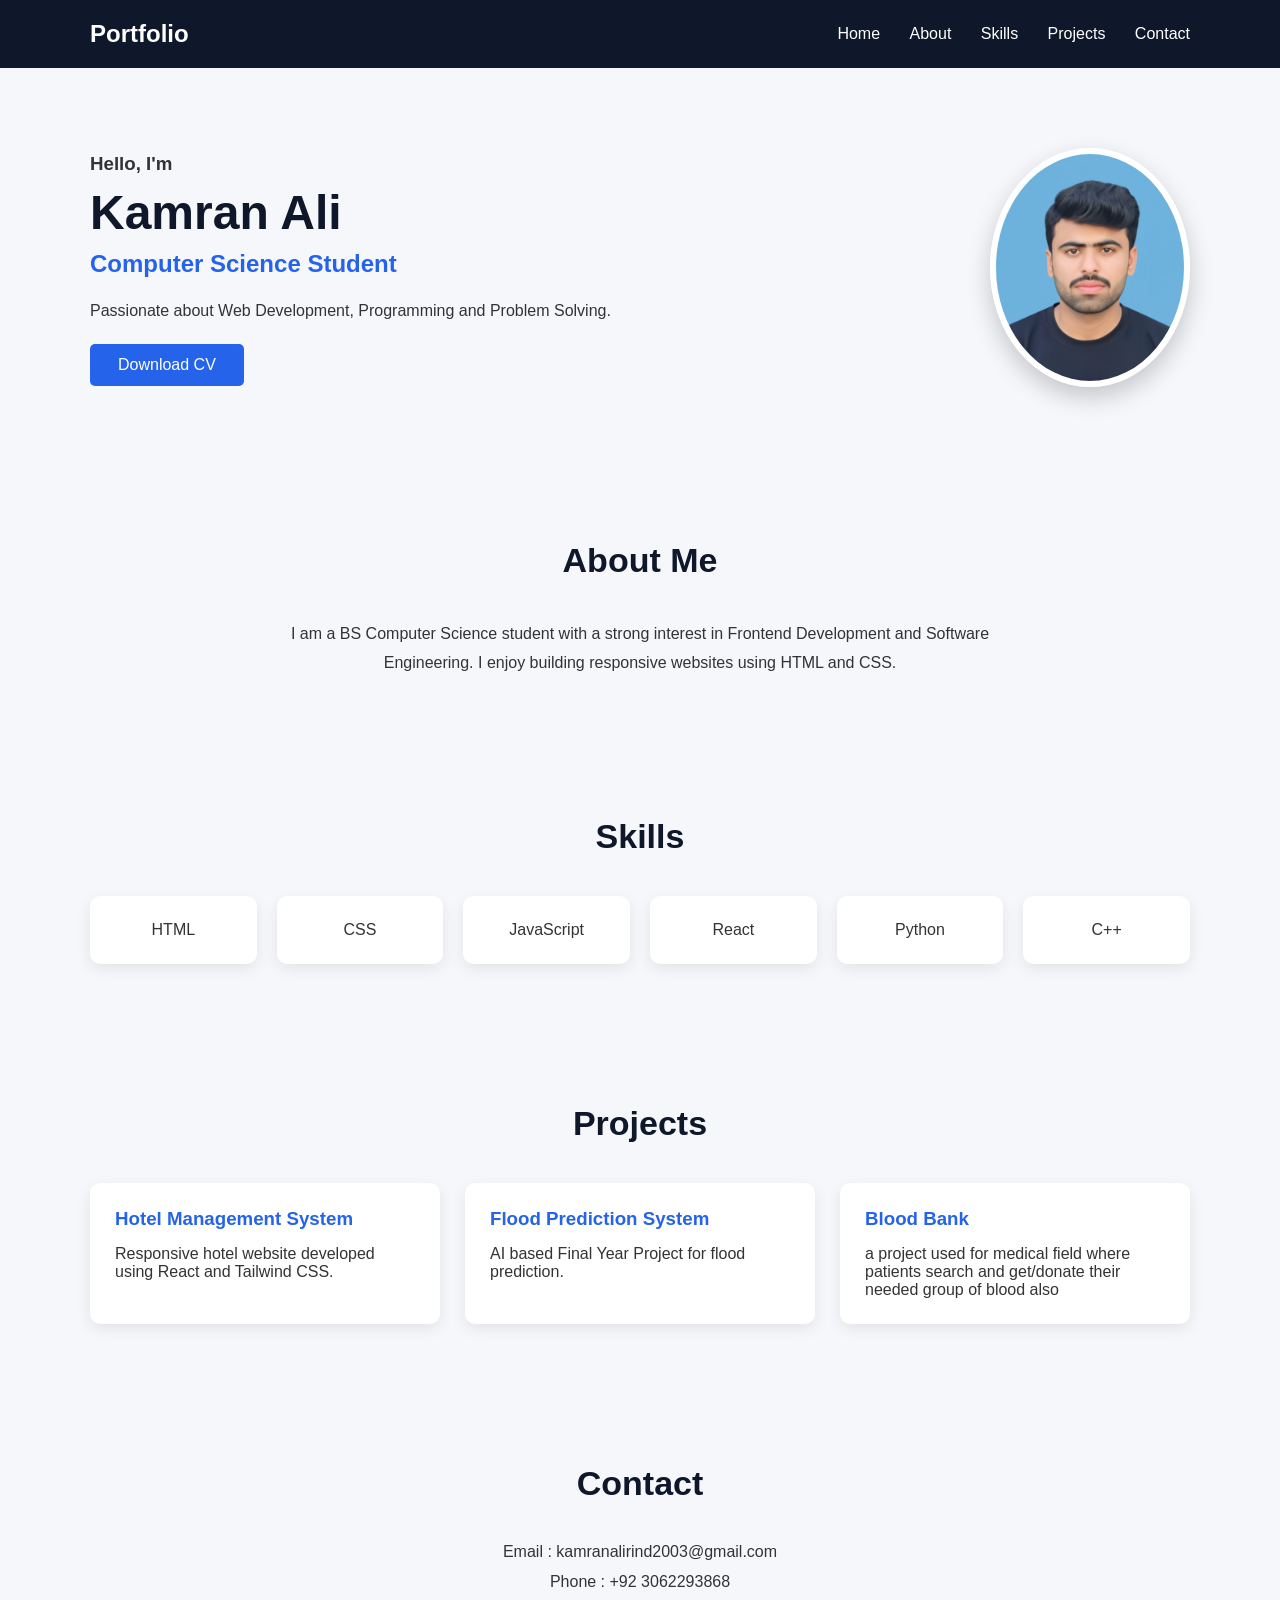
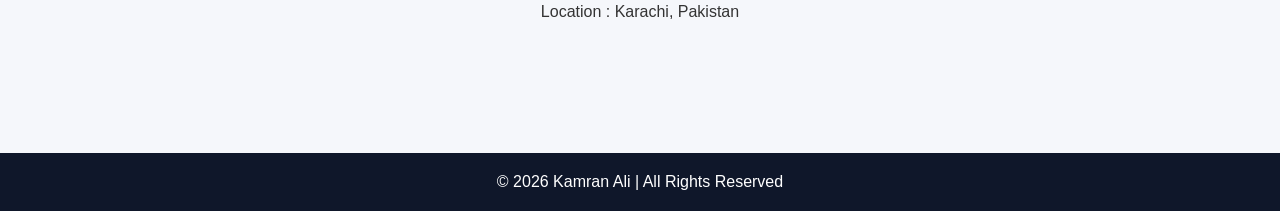
==== index.html @ 050e140a "index udated" ====
<!DOCTYPE html>
<html lang="en">
<head>
    <meta charset="UTF-8">
    <meta name="viewport" content="width=device-width, initial-scale=1.0">
    <title>Kamran Ali | Portfolio</title>
    <link rel="stylesheet" href="style.css">
</head>
<body>

    <!-- Navbar -->
    <header>
        <div class="container nav">
            <h2 class="logo">Portfolio</h2>

            <nav>
                <a href="#home">Home</a>
                <a href="#about">About</a>
                <a href="#skills">Skills</a>
                <a href="#projects">Projects</a>
                <a href="#contact">Contact</a>
            </nav>
        </div>
    </header>

    <!-- Hero -->
    <section id="home" class="hero container">

        <div class="hero-text">
            <h3>Hello, I'm</h3>
            <h1>Kamran Ali</h1>

            <h2>Computer Science Student</h2>

            <p>
                Passionate about Web Development,
                Programming and Problem Solving.
            </p>

            <a href="#" class="btn">Download CV</a>

        </div>

        <div class="hero-img">
            <img src="DP.jpeg" alt="Profile">
        </div>

    </section>

    <!-- About -->

    <section id="about" class="container">

        <h2 class="title">About Me</h2>

        <p class="about">
            I am a BS Computer Science student with a strong interest
            in Frontend Development and Software Engineering.
            I enjoy building responsive websites using HTML and CSS.
        </p>

    </section>


    <!-- Skills -->

    <section id="skills" class="container">

        <h2 class="title">Skills</h2>

        <div class="cards">

            <div class="card">HTML</div>
            <div class="card">CSS</div>
            <div class="card">JavaScript</div>
            <div class="card">React</div>
            <div class="card">Python</div>
            <div class="card">C++</div>

        </div>

    </section>


    <!-- Projects -->

    <section id="projects" class="container">

        <h2 class="title">Projects</h2>

        <div class="project-grid">

            <div class="project">

                <h3>Hotel Management System</h3>

                <p>
                    Responsive hotel website developed
                    using React and Tailwind CSS.
                </p>

            </div>

            <div class="project">

                <h3>Flood Prediction System</h3>

                <p>
                    AI based Final Year Project for flood prediction.
                </p>

            </div>

            <div class="project">

                <h3>Blood Bank</h3>

                <p>
                    a project used for medical field where patients
                    search and get/donate their needed group of blood also
                    
                </p>

            </div>

        </div>

    </section>


    <!-- Contact -->

    <section id="contact" class="container">

        <h2 class="title">Contact</h2>

        <p>Email : kamranalirind2003@gmail.com</p>

        <p>Phone : +92 3062293868</p>

        <p>Location : Karachi, Pakistan</p>

    </section>


    <footer>

        © 2026 Kamran Ali | All Rights Reserved

    </footer>

</body>
</html>
---- style.css ----
*{
    margin:0;
    padding:0;
    box-sizing:border-box;
    font-family:Arial,sans-serif;
}

html{
    scroll-behavior:smooth;
}

body{
    background:#f5f7fb;
    color:#333;
}

.container{
    width:90%;
    max-width:1100px;
    margin:auto;
}

header{
    background:#0f172a;
    position:sticky;
    top:0;
}

.nav{
    display:flex;
    justify-content:space-between;
    align-items:center;
    padding:20px 0;
}

.logo{
    color:white;
}

nav a{
    color:white;
    text-decoration:none;
    margin-left:25px;
}

nav a:hover{
    color:#38bdf8;
}

.hero{
    display:flex;
    justify-content:space-between;
    align-items:center;
    padding:80px 0;
    gap:40px;
}

.hero-text h1{
    font-size:48px;
    margin:10px 0;
    color:#0f172a;
}

.hero-text h2{
    color:#2563eb;
}

.hero-text p{
    margin:20px 0;
    line-height:1.6;
}

.btn{
    display:inline-block;
    background:#2563eb;
    color:white;
    text-decoration:none;
    padding:12px 28px;
    border-radius:5px;
}

.btn:hover{
    background:#1d4ed8;
}

.hero-img img{
    width:200px;
    border-radius:50%;
    border:6px solid white;
    box-shadow:0 10px 25px rgba(0,0,0,.2);
}

section{
    padding:70px 0;
}

.title{
    text-align:center;
    margin-bottom:40px;
    font-size:34px;
    color:#0f172a;
}

.about{
    text-align:center;
    line-height:1.8;
    max-width:700px;
    margin:auto;
}

.cards{
    display:grid;
    grid-template-columns:repeat(auto-fit,minmax(150px,1fr));
    gap:20px;
}

.card{
    background:white;
    padding:25px;
    text-align:center;
    border-radius:10px;
    box-shadow:0 5px 15px rgba(0,0,0,.08);
    transition:.3s;
}

.card:hover{
    transform:translateY(-8px);
}

.project-grid{
    display:grid;
    grid-template-columns:repeat(auto-fit,minmax(280px,1fr));
    gap:25px;
}

.project{
    background:white;
    padding:25px;
    border-radius:10px;
    box-shadow:0 5px 15px rgba(0,0,0,.08);
}

.project h3{
    margin-bottom:15px;
    color:#2563eb;
}

#contact p{
    text-align:center;
    margin:12px;
}

footer{
    background:#0f172a;
    color:white;
    text-align:center;
    padding:20px;
    margin-top:50px;
}

@media(max-width:768px){

.hero{
    flex-direction:column-reverse;
    text-align:center;
}

.hero-img img{
    width:220px;
}

.hero-text h1{
    font-size:36px;
}

.nav{
    flex-direction:column;
}

nav{
    margin-top:15px;
}

nav a{
    display:inline-block;
    margin:8px;
}

}
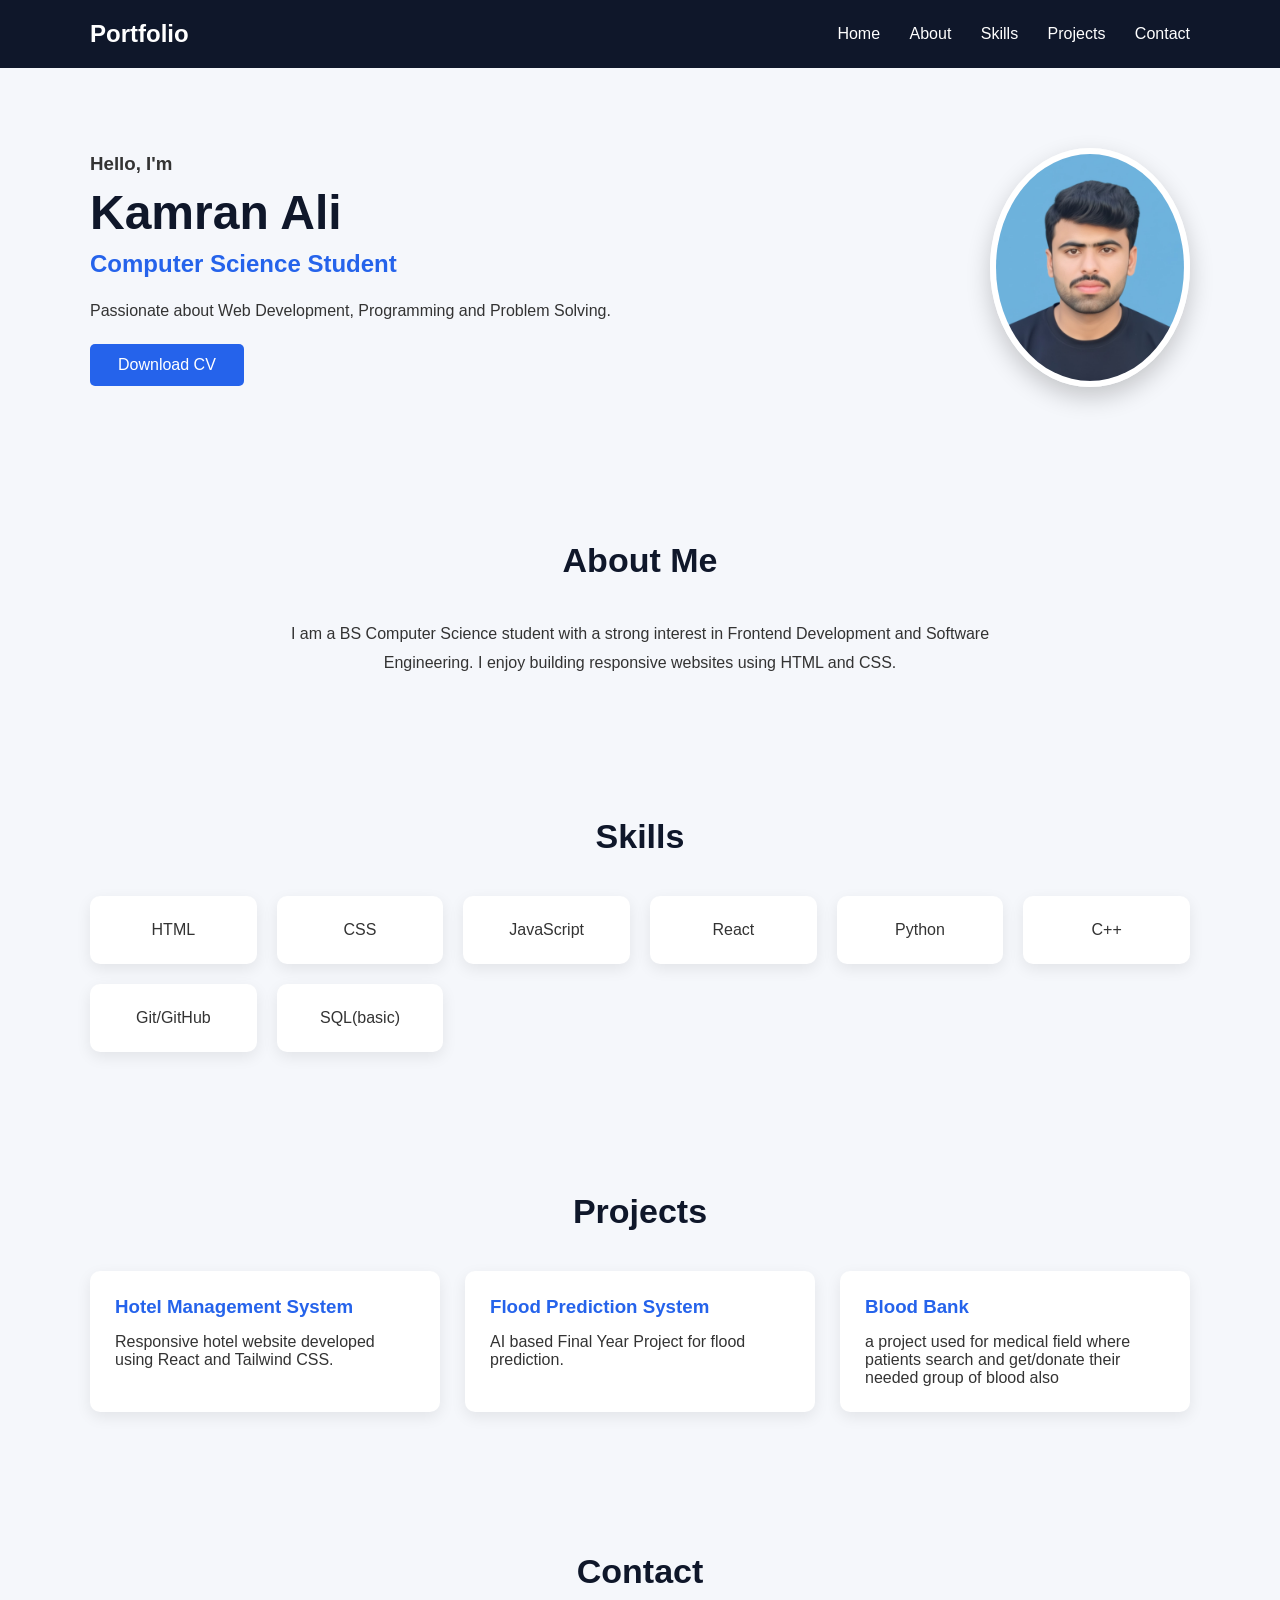
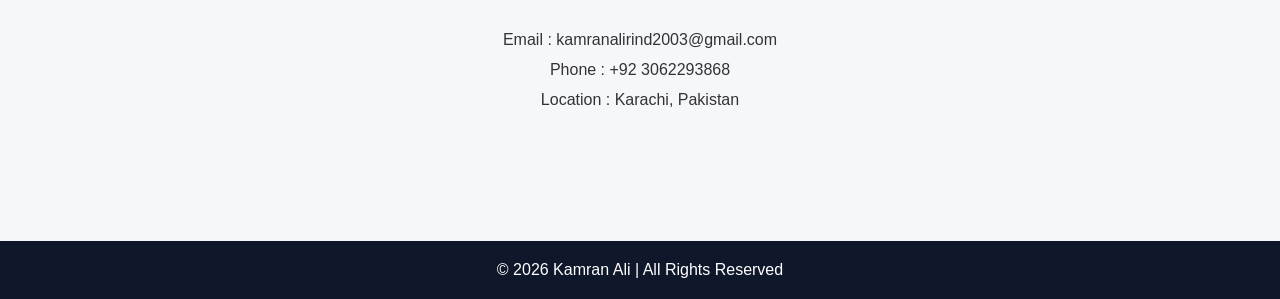
==== commit 13b1e91d: "index modified" ====
--- a/index.html
+++ b/index.html
@@ -76,7 +76,8 @@
             <div class="card">React</div>
             <div class="card">Python</div>
             <div class="card">C++</div>
-
+            <div class="card">Git/GitHub</div>
+            <div class="card">SQL(basic)</div>
         </div>
 
     </section>
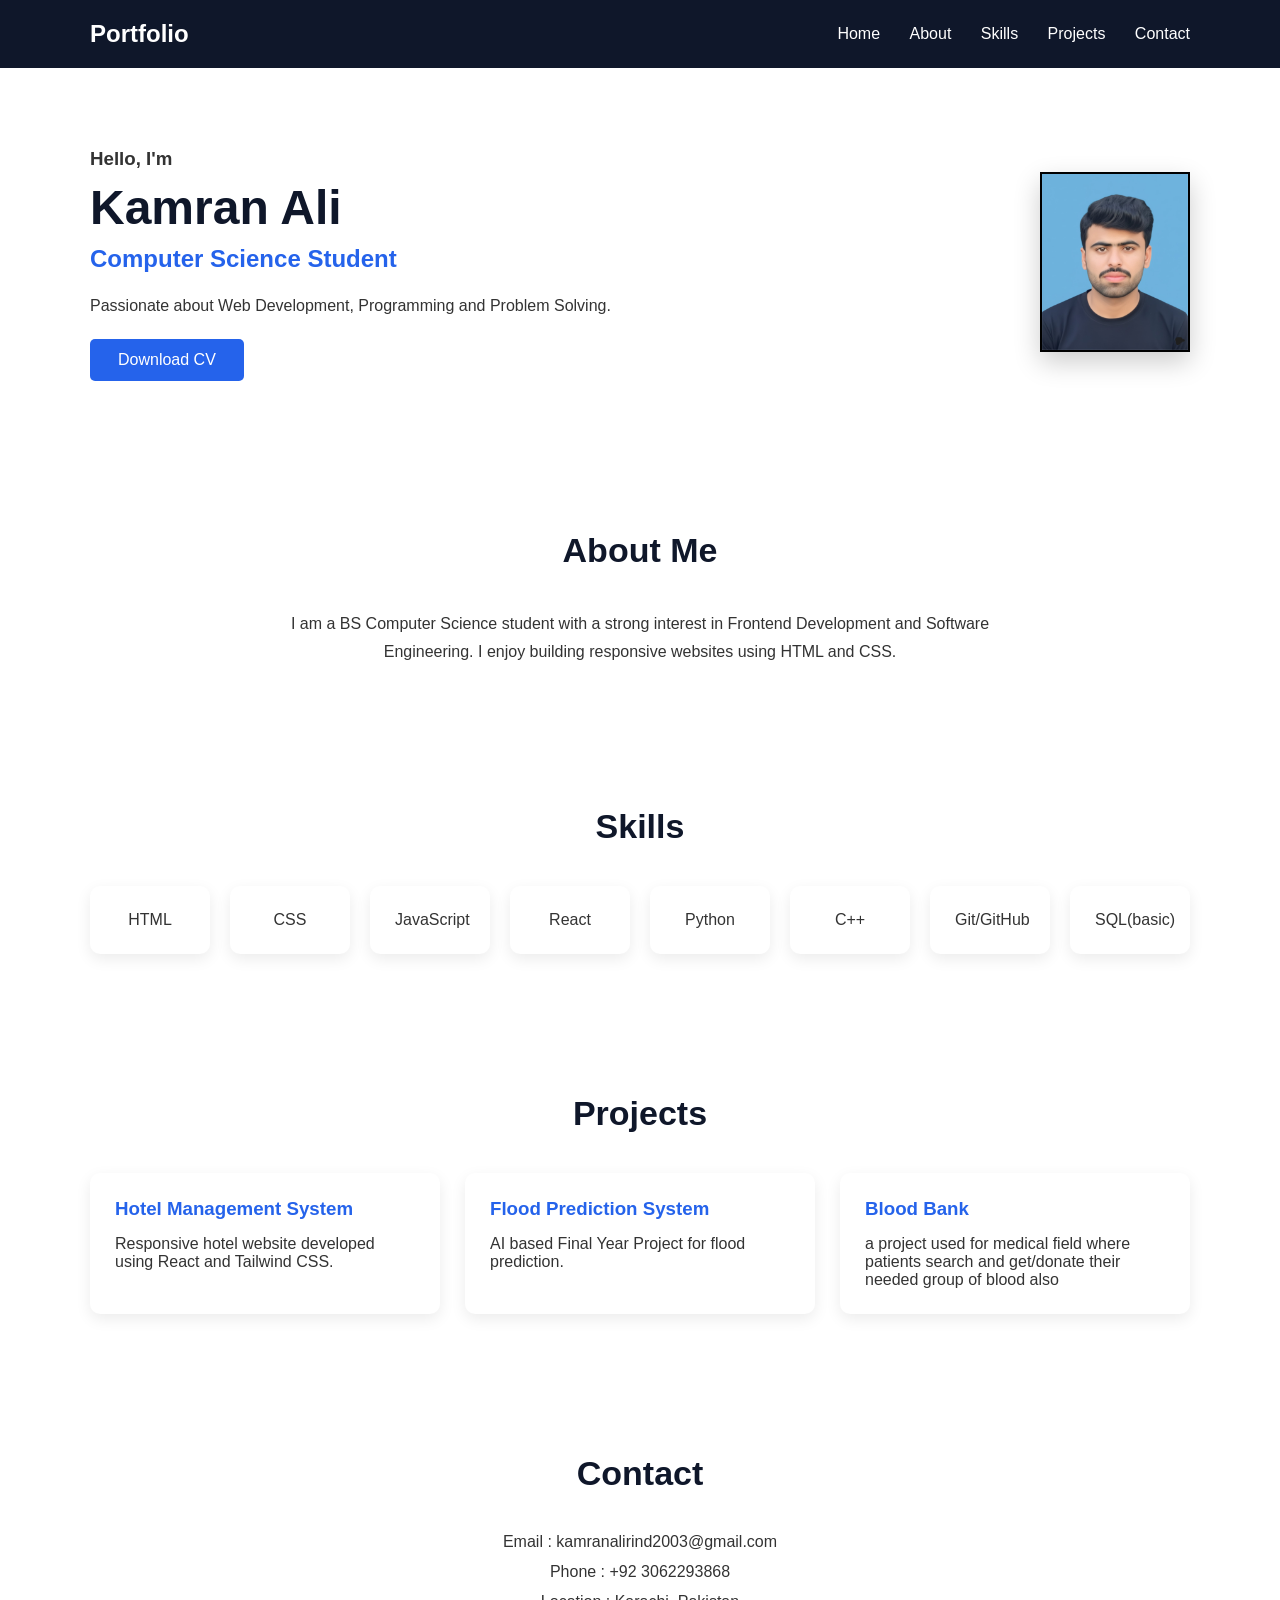
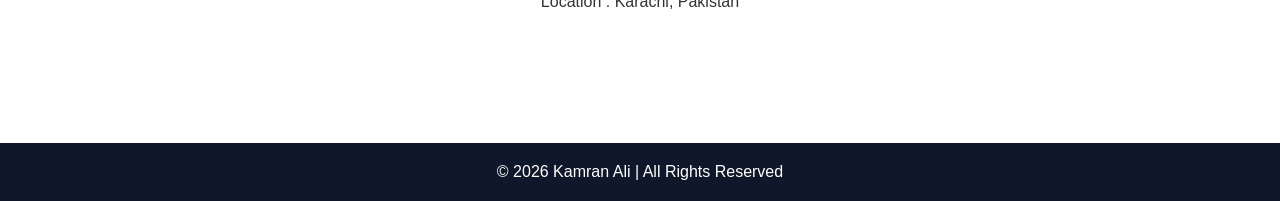
==== commit 657131e0: "changes in css and index" ====
--- a/index.html
+++ b/index.html
@@ -37,7 +37,7 @@
                 Programming and Problem Solving.
             </p>
 
-            <a href="#" class="btn">Download CV</a>
+            <a href="https://drive.google.com/file/d/1x6OYYINSf0k_zEABaAaA7EaGgX5PMKdF/view?usp=drive_link" target="_blank" class="btn">Download CV</a>
 
         </div>
 
--- a/style.css
+++ b/style.css
@@ -10,7 +10,7 @@
 }
 
 body{
-    background:#f5f7fb;
+    /* background: white; */
     color:#333;
 }
 
@@ -84,9 +84,9 @@
 }
 
 .hero-img img{
-    width:200px;
-    border-radius:50%;
-    border:6px solid white;
+    width:150px;
+    /* border-radius:50%; */
+    border:2px solid black;
     box-shadow:0 10px 25px rgba(0,0,0,.2);
 }
 
@@ -110,7 +110,7 @@
 
 .cards{
     display:grid;
-    grid-template-columns:repeat(auto-fit,minmax(150px,1fr));
+    grid-template-columns:repeat(auto-fit,minmax(100px,1fr));
     gap:20px;
 }
 
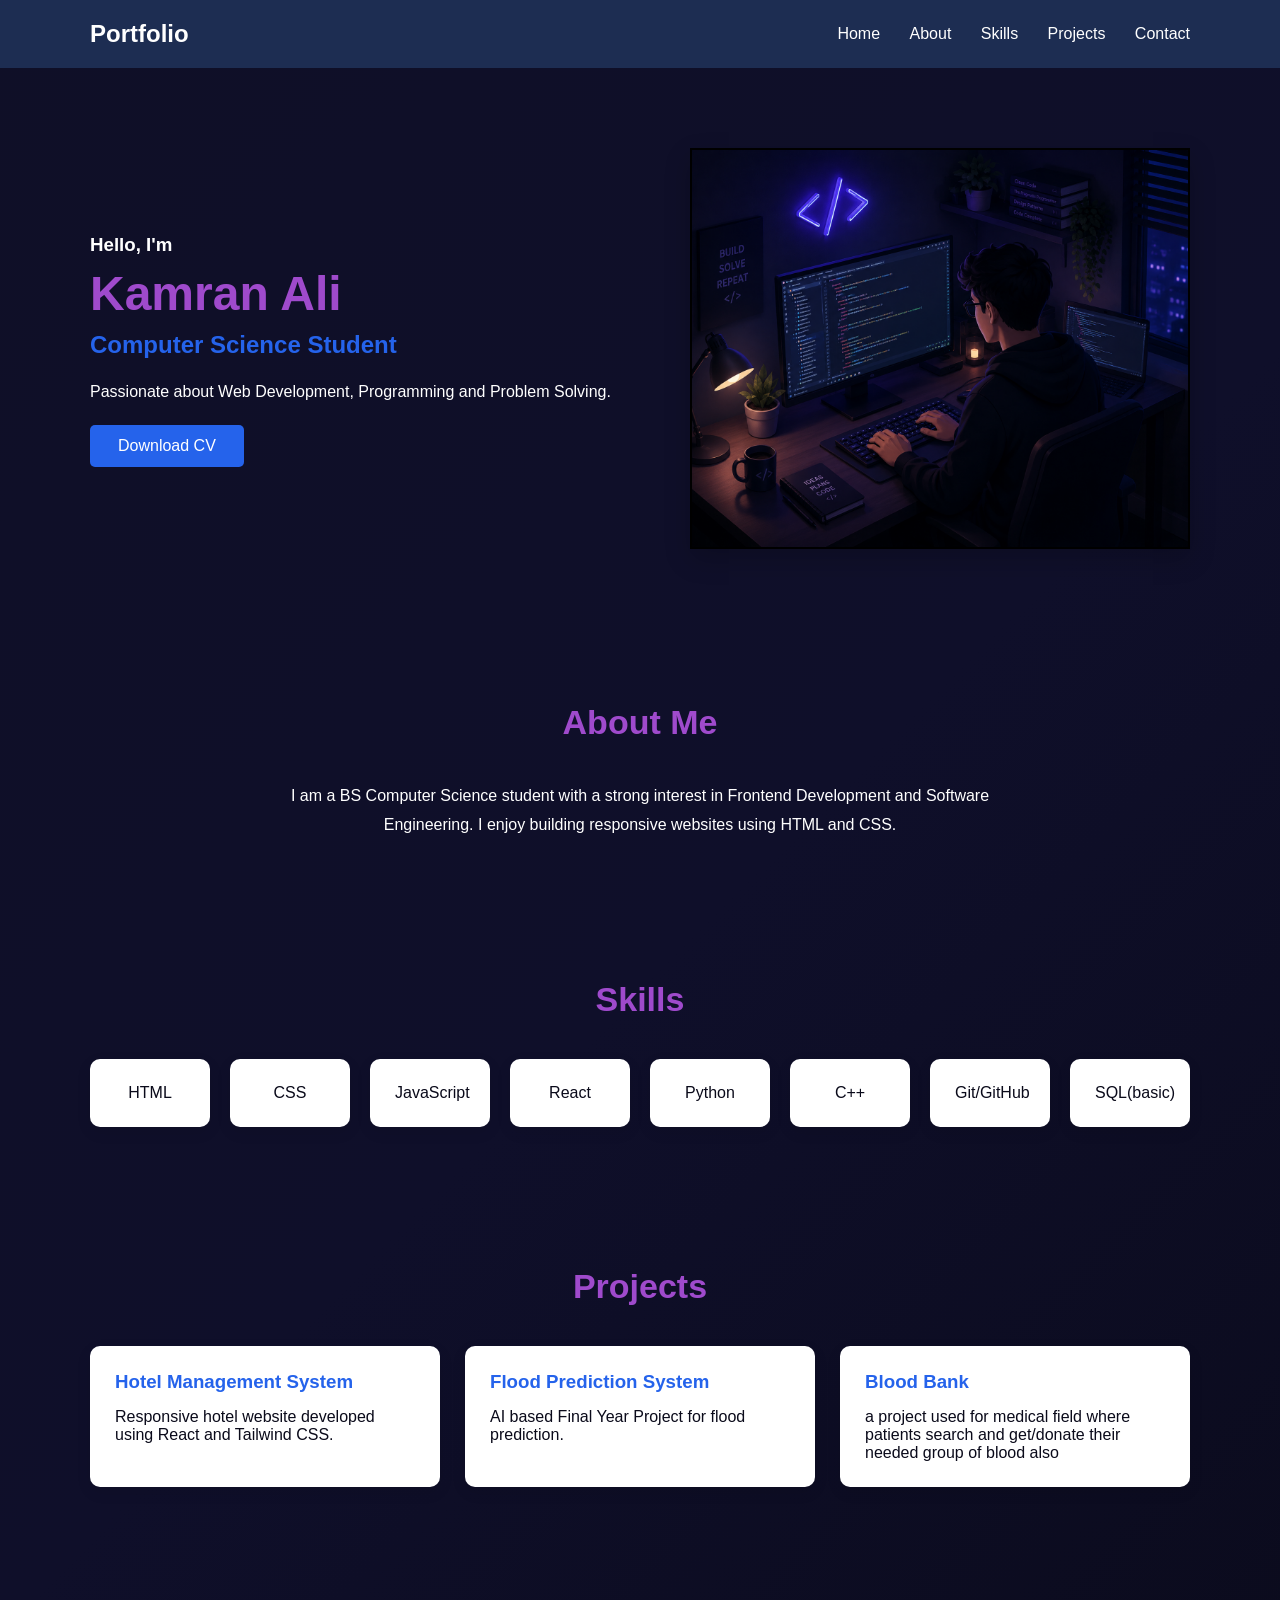
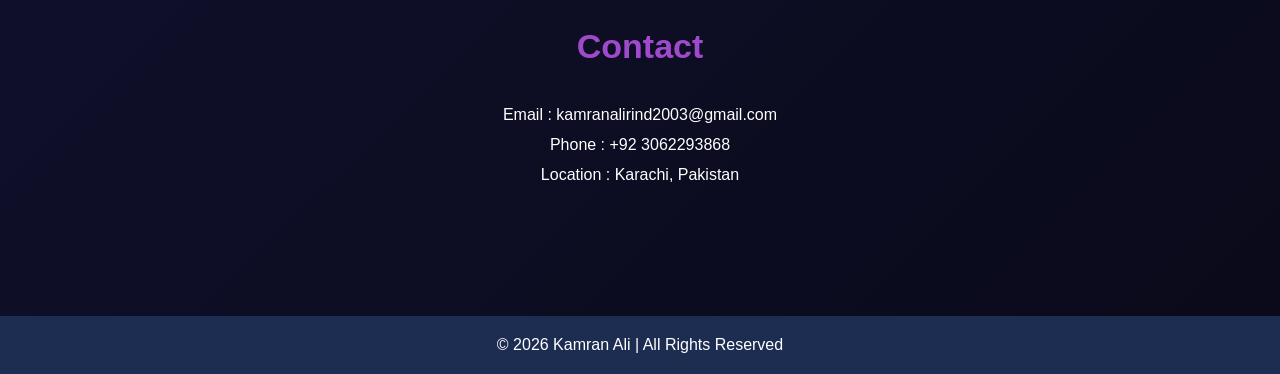
==== commit b104a5b3: "modified index & css files" ====
--- a/index.html
+++ b/index.html
@@ -42,7 +42,7 @@
         </div>
 
         <div class="hero-img">
-            <img src="DP.jpeg" alt="Profile">
+            <img src="code.png" alt="Profile">
         </div>
 
     </section>
--- a/style.css
+++ b/style.css
@@ -10,8 +10,9 @@
 }
 
 body{
-    /* background: white; */
-    color:#333;
+    /* background: linear-gradient(to right, #e0e7ff, #f8fafc); */
+    background: linear-gradient(135deg, #0f0f27, #0f0f2a 50%, #0a0a1a);
+    color:white;
 }
 
 .container{
@@ -21,7 +22,7 @@
 }
 
 header{
-    background:#0f172a;
+    background:#1d2d52;
     position:sticky;
     top:0;
 }
@@ -64,6 +65,10 @@
 .hero-text h2{
     color:#2563eb;
 }
+.hero-text h1{
+    color: rgba(170, 79, 216, 0.938);
+    font-weight: bold;
+}
 
 .hero-text p{
     margin:20px 0;
@@ -77,17 +82,24 @@
     text-decoration:none;
     padding:12px 28px;
     border-radius:5px;
+    transition:transform 0.3s ease;
 }
 
 .btn:hover{
     background:#1d4ed8;
+    transform:scale(1.05);
 }
 
 .hero-img img{
-    width:150px;
+    width:500px;
     /* border-radius:50%; */
     border:2px solid black;
     box-shadow:0 10px 25px rgba(0,0,0,.2);
+    transition:transform 0.3s ease;
+}
+.hero-img img:hover{
+    /* transform:translateZ(8px); */
+   transform:scale(1.05);
 }
 
 section{
@@ -98,7 +110,9 @@
     text-align:center;
     margin-bottom:40px;
     font-size:34px;
-    color:#0f172a;
+    color: rgba(170, 79, 216, 0.938);
+    font-weight: bold;
+    
 }
 
 .about{
@@ -106,6 +120,7 @@
     line-height:1.8;
     max-width:700px;
     margin:auto;
+    
 }
 
 .cards{
@@ -121,6 +136,7 @@
     border-radius:10px;
     box-shadow:0 5px 15px rgba(0,0,0,.08);
     transition:.3s;
+    color: #0a0a1a;
 }
 
 .card:hover{
@@ -138,6 +154,7 @@
     padding:25px;
     border-radius:10px;
     box-shadow:0 5px 15px rgba(0,0,0,.08);
+    color: #0a0a1a;
 }
 
 .project h3{
@@ -151,7 +168,7 @@
 }
 
 footer{
-    background:#0f172a;
+    background:#1d2d52;
     color:white;
     text-align:center;
     padding:20px;
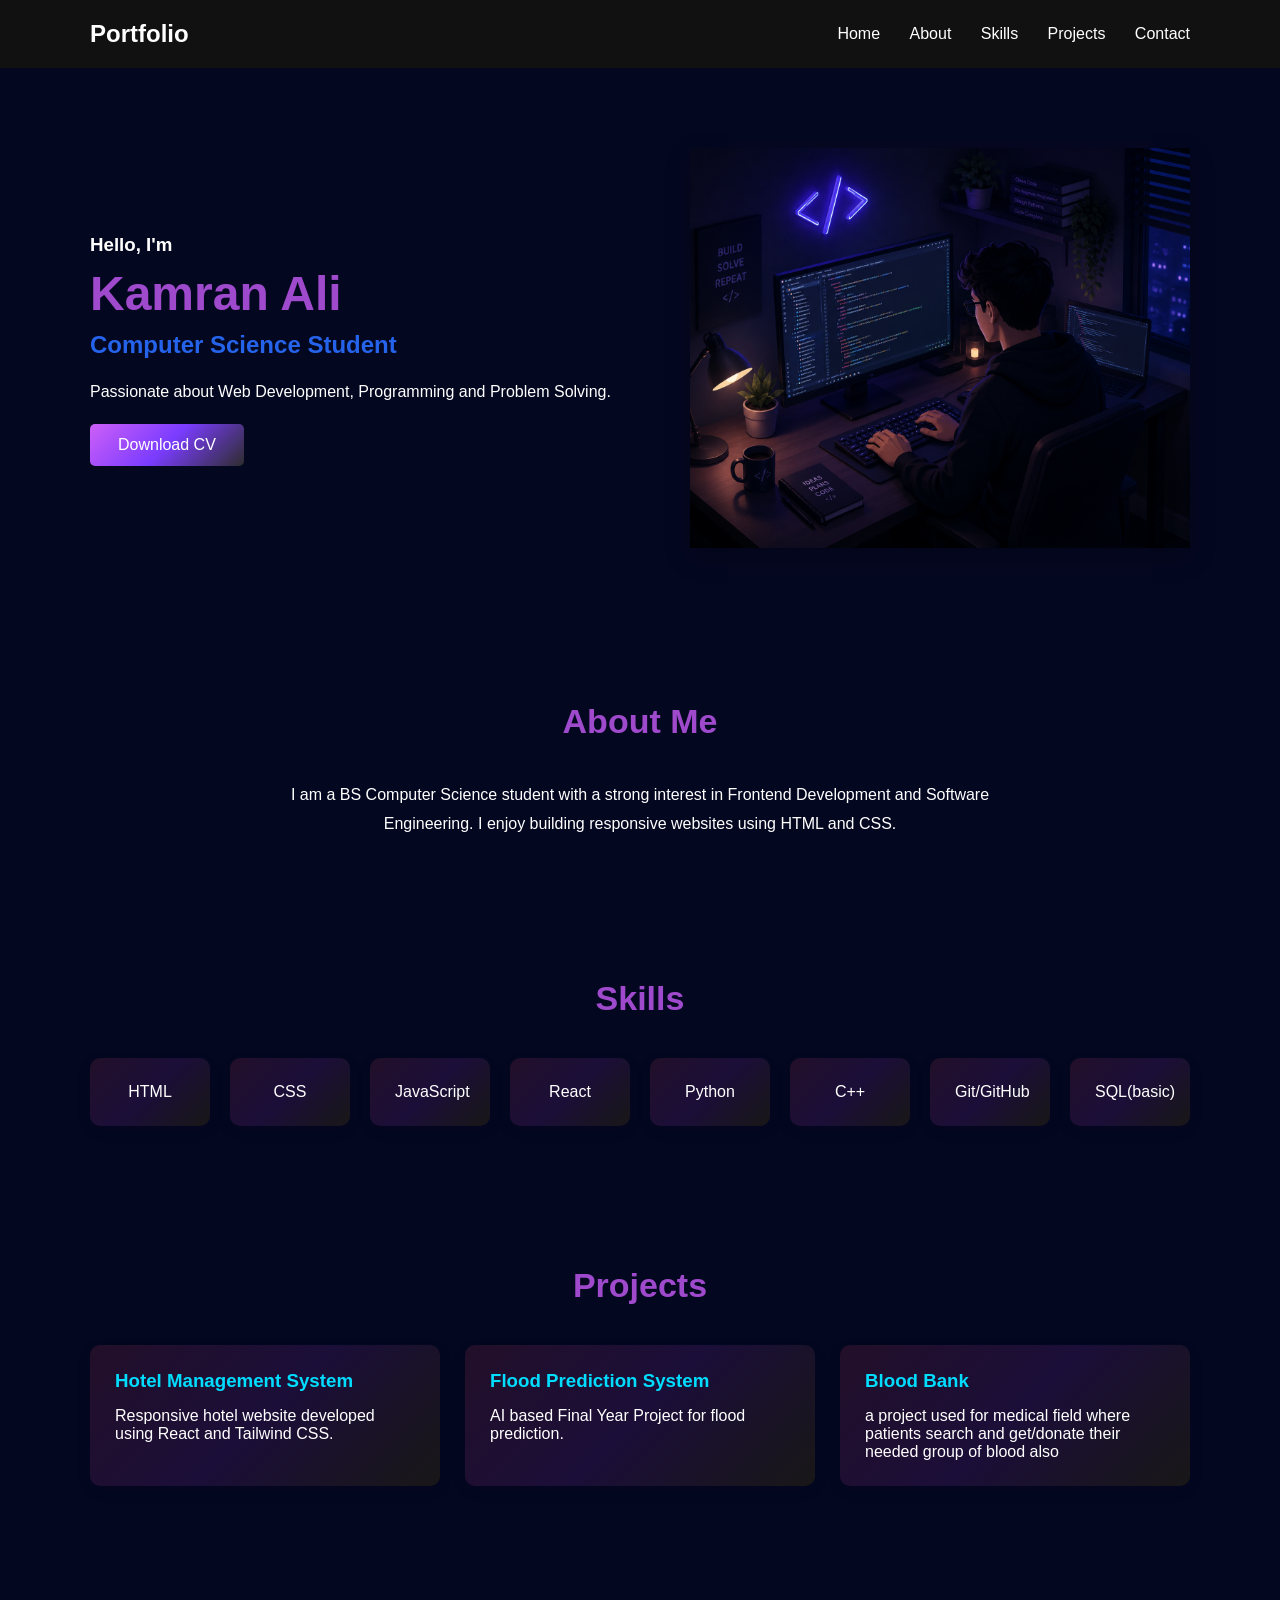
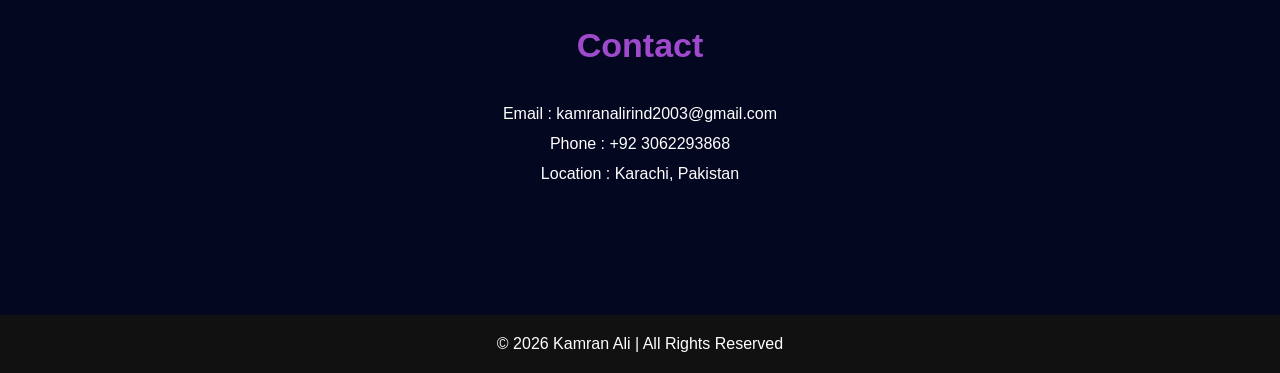
==== commit 1bfacfa7: "portfolio updated" ====
--- a/index.html
+++ b/index.html
@@ -18,7 +18,7 @@
                 <a href="#about">About</a>
                 <a href="#skills">Skills</a>
                 <a href="#projects">Projects</a>
-                <a href="#contact">Contact</a>
+                <a href="contact.html" target="_blank">Contact</a>
             </nav>
         </div>
     </header>
--- a/style.css
+++ b/style.css
@@ -10,8 +10,7 @@
 }
 
 body{
-    /* background: linear-gradient(to right, #e0e7ff, #f8fafc); */
-    background: linear-gradient(135deg, #0f0f27, #0f0f2a 50%, #0a0a1a);
+    background: #040720;
     color:white;
 }
 
@@ -22,9 +21,12 @@
 }
 
 header{
-    background:#1d2d52;
+
     position:sticky;
     top:0;
+    width: 100%;
+    z-index: 1000;
+    background: #111;
 }
 
 .nav{
@@ -59,13 +61,15 @@
 .hero-text h1{
     font-size:48px;
     margin:10px 0;
-    color:#0f172a;
+    /* color:#0f172a; */
+    color: (#cd5ff8, #7a3cff);
 }
 
 .hero-text h2{
     color:#2563eb;
 }
 .hero-text h1{
+
     color: rgba(170, 79, 216, 0.938);
     font-weight: bold;
 }
@@ -77,7 +81,8 @@
 
 .btn{
     display:inline-block;
-    background:#2563eb;
+    /* background:#2563eb; */
+    background: linear-gradient(135deg, #cd5ff8, #7a3cff, #2d2d2d);
     color:white;
     text-decoration:none;
     padding:12px 28px;
@@ -86,19 +91,17 @@
 }
 
 .btn:hover{
-    background:#1d4ed8;
+    
     transform:scale(1.05);
 }
 
 .hero-img img{
     width:500px;
-    /* border-radius:50%; */
-    border:2px solid black;
     box-shadow:0 10px 25px rgba(0,0,0,.2);
     transition:transform 0.3s ease;
+    
 }
 .hero-img img:hover{
-    /* transform:translateZ(8px); */
    transform:scale(1.05);
 }
 
@@ -130,13 +133,14 @@
 }
 
 .card{
-    background:white;
+    
+    background: linear-gradient(135deg, #220f29, #1b0e38, #181717);
     padding:25px;
     text-align:center;
     border-radius:10px;
     box-shadow:0 5px 15px rgba(0,0,0,.08);
     transition:.3s;
-    color: #0a0a1a;
+    color: white;
 }
 
 .card:hover{
@@ -150,16 +154,16 @@
 }
 
 .project{
-    background:white;
+    background: linear-gradient(135deg, #220f29, #1b0e38, #181717);
     padding:25px;
     border-radius:10px;
     box-shadow:0 5px 15px rgba(0,0,0,.08);
-    color: #0a0a1a;
+    color: white;
 }
 
 .project h3{
     margin-bottom:15px;
-    color:#2563eb;
+    color:rgb(0, 221, 255);
 }
 
 #contact p{
@@ -168,7 +172,7 @@
 }
 
 footer{
-    background:#1d2d52;
+    background:#111;
     color:white;
     text-align:center;
     padding:20px;
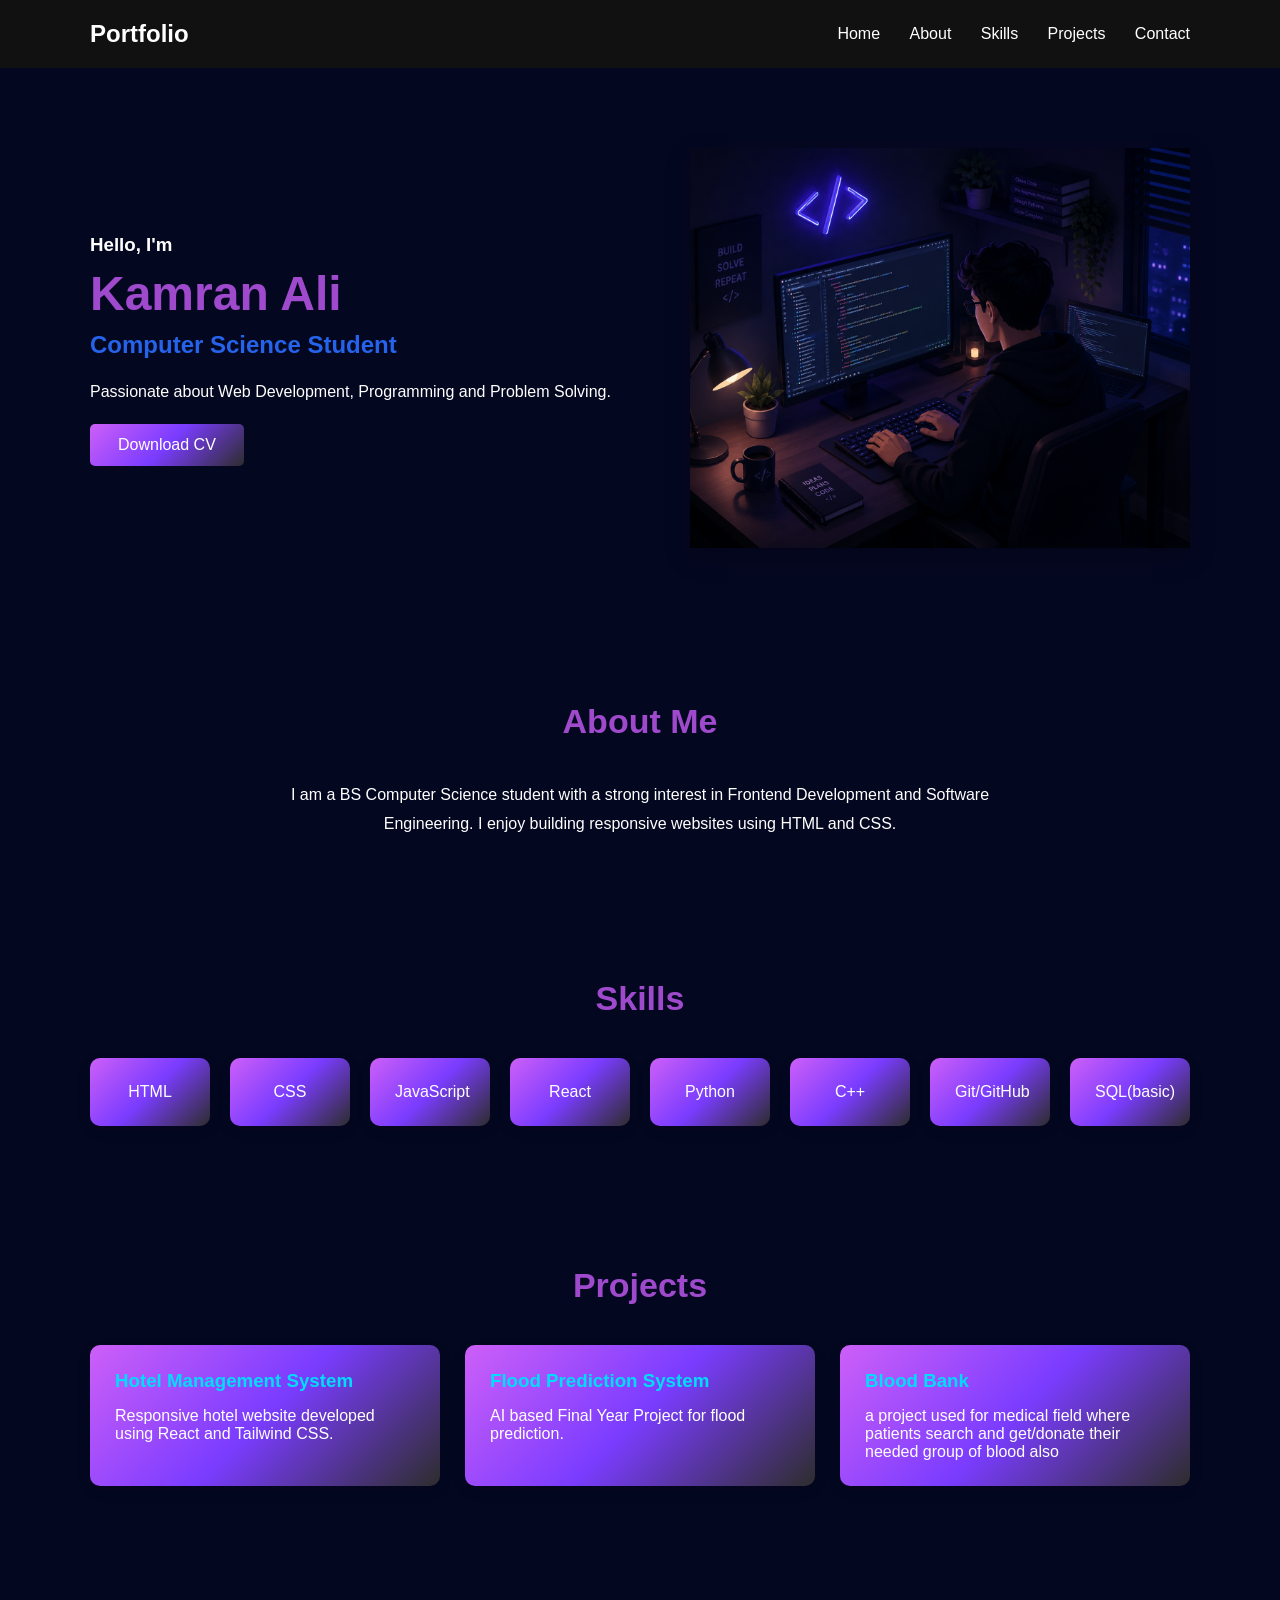
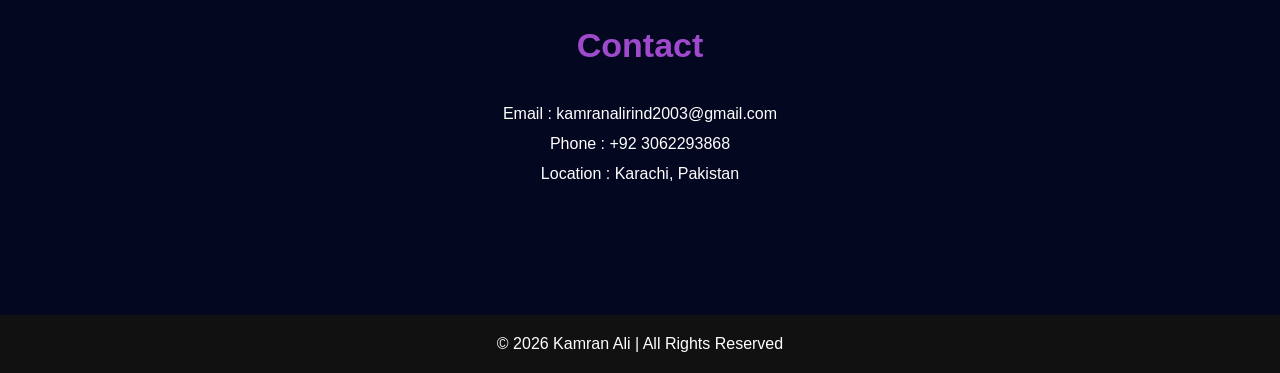
==== commit 91cdf135: "some changes added" ====
--- a/index.html
+++ b/index.html
@@ -18,7 +18,7 @@
                 <a href="#about">About</a>
                 <a href="#skills">Skills</a>
                 <a href="#projects">Projects</a>
-                <a href="contact.html" target="_blank">Contact</a>
+                <a href="contact.html">Contact</a>
             </nav>
         </div>
     </header>
--- a/style.css
+++ b/style.css
@@ -81,7 +81,6 @@
 
 .btn{
     display:inline-block;
-    /* background:#2563eb; */
     background: linear-gradient(135deg, #cd5ff8, #7a3cff, #2d2d2d);
     color:white;
     text-decoration:none;
@@ -134,7 +133,7 @@
 
 .card{
     
-    background: linear-gradient(135deg, #220f29, #1b0e38, #181717);
+    background: linear-gradient(135deg, #cd5ff8, #7a3cff, #2d2d2d);
     padding:25px;
     text-align:center;
     border-radius:10px;
@@ -154,7 +153,7 @@
 }
 
 .project{
-    background: linear-gradient(135deg, #220f29, #1b0e38, #181717);
+    background: linear-gradient(135deg, #cd5ff8, #7a3cff, #2d2d2d);
     padding:25px;
     border-radius:10px;
     box-shadow:0 5px 15px rgba(0,0,0,.08);
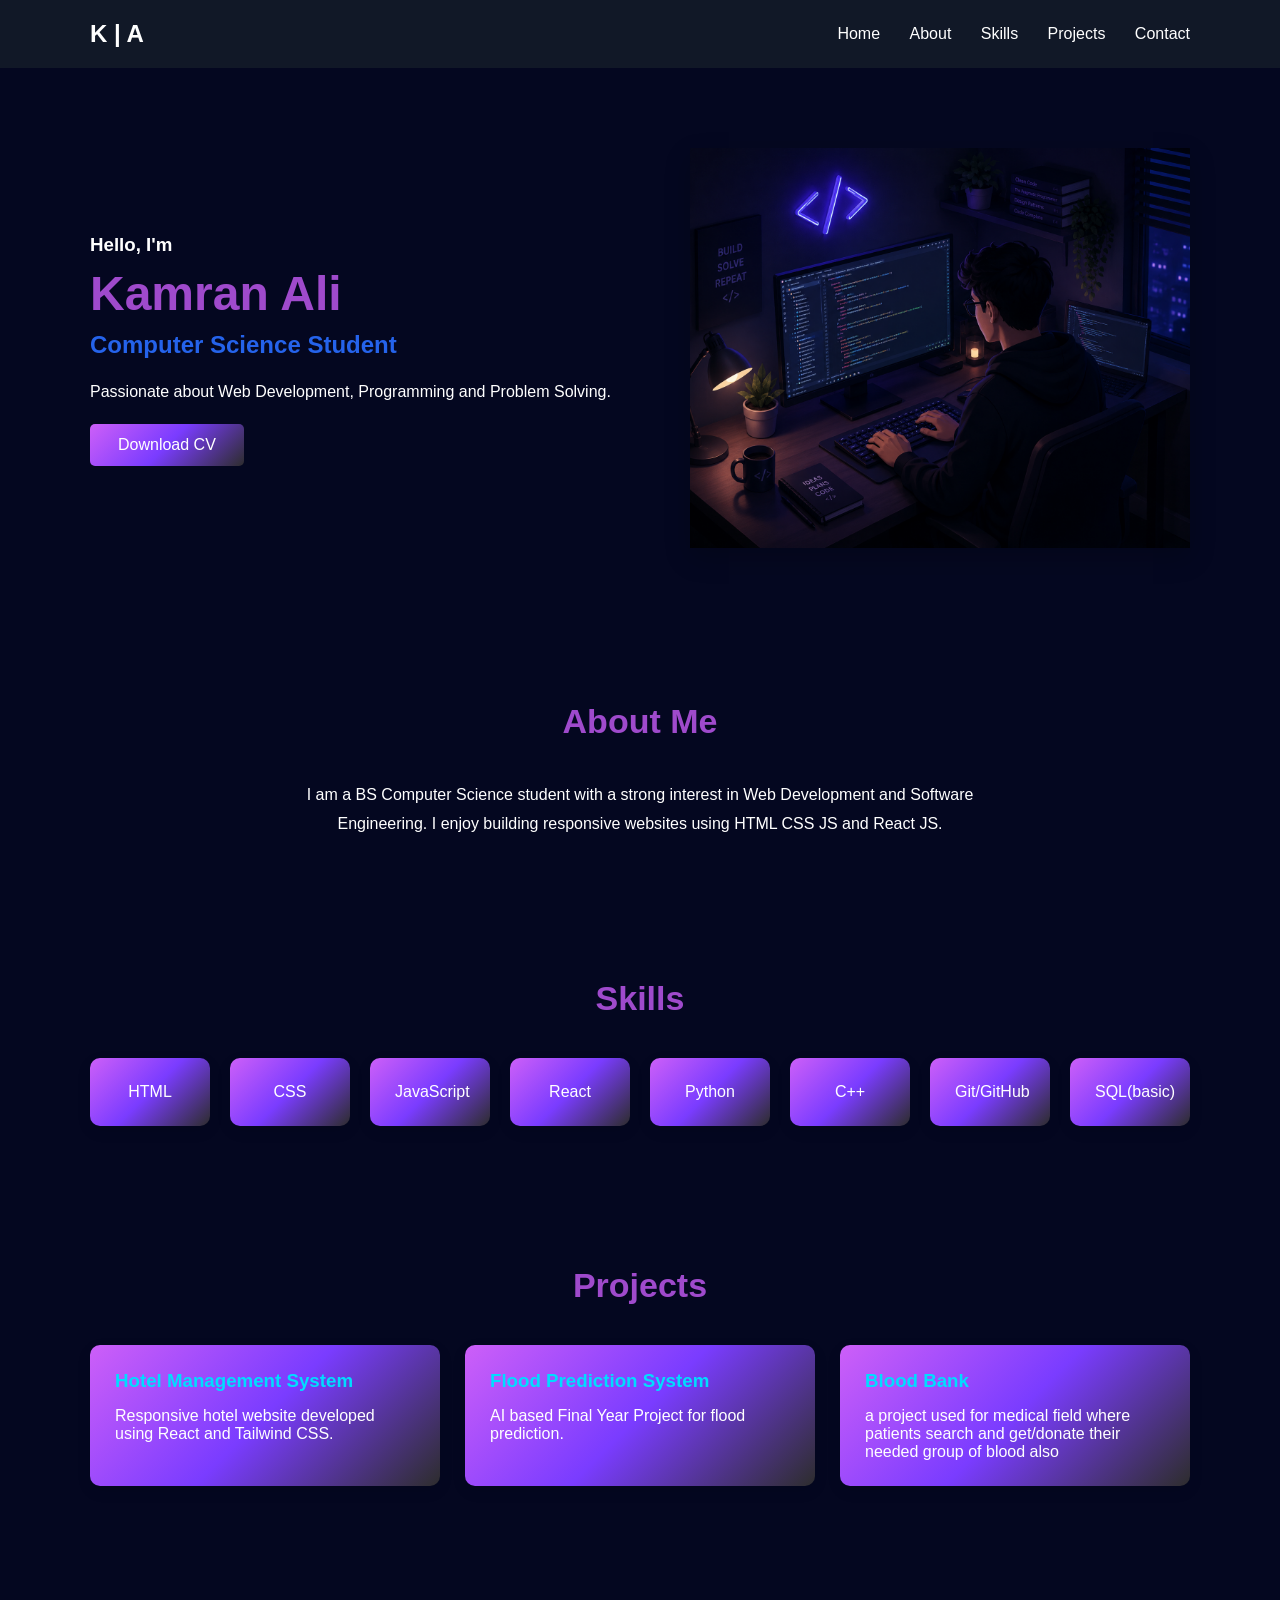
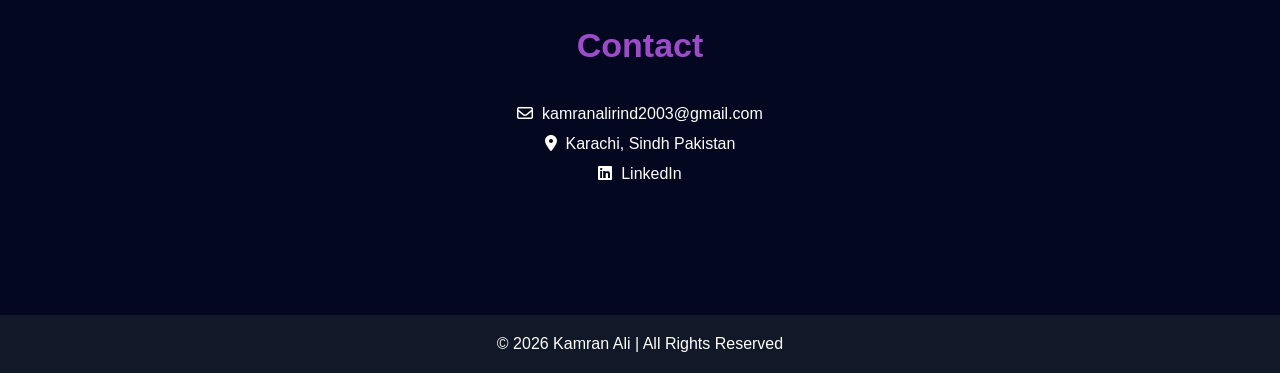
==== commit f4ce4f75: "changes applied" ====
--- a/index.html
+++ b/index.html
@@ -5,13 +5,16 @@
     <meta name="viewport" content="width=device-width, initial-scale=1.0">
     <title>Kamran Ali | Portfolio</title>
     <link rel="stylesheet" href="style.css">
+    <link rel="stylesheet" href="https://cdnjs.cloudflare.com/ajax/libs/font-awesome/6.7.2/css/all.min.css">
 </head>
 <body>
 
     <!-- Navbar -->
     <header>
+    
         <div class="container nav">
-            <h2 class="logo">Portfolio</h2>
+            
+            <h2 class="logo">K | A</h2>
 
             <nav>
                 <a href="#home">Home</a>
@@ -55,8 +58,8 @@
 
         <p class="about">
             I am a BS Computer Science student with a strong interest
-            in Frontend Development and Software Engineering.
-            I enjoy building responsive websites using HTML and CSS.
+            in Web Development and Software Engineering.
+            I enjoy building responsive websites using HTML CSS JS and React JS.
         </p>
 
     </section>
@@ -135,11 +138,10 @@
 
         <h2 class="title">Contact</h2>
 
-        <p>Email : kamranalirind2003@gmail.com</p>
+        <p><i class="fa-regular fa-envelope"></i>&nbsp;  kamranalirind2003@gmail.com</p>
 
-        <p>Phone : +92 3062293868</p>
-
-        <p>Location : Karachi, Pakistan</p>
+        <p><i class="fa-solid fa-location-dot"></i>&nbsp;  Karachi, Sindh Pakistan</p>
+        <p><i class="fa-brands fa-linkedin"></i>&nbsp; <a class="link" href="https://www.linkedin.com/in/kamran-ali-rind-721802268/" target="_blank">LinkedIn</a></p>
 
     </section>
 
--- a/style.css
+++ b/style.css
@@ -26,7 +26,7 @@
     top:0;
     width: 100%;
     z-index: 1000;
-    background: #111;
+    background: #111827;
 }
 
 .nav{
@@ -39,7 +39,6 @@
 .logo{
     color:white;
 }
-
 nav a{
     color:white;
     text-decoration:none;
@@ -171,7 +170,7 @@
 }
 
 footer{
-    background:#111;
+    background:#111827;
     color:white;
     text-align:center;
     padding:20px;
@@ -206,4 +205,8 @@
     margin:8px;
 }
 
+}
+.link{
+    color: white;
+    text-decoration: none;
 }
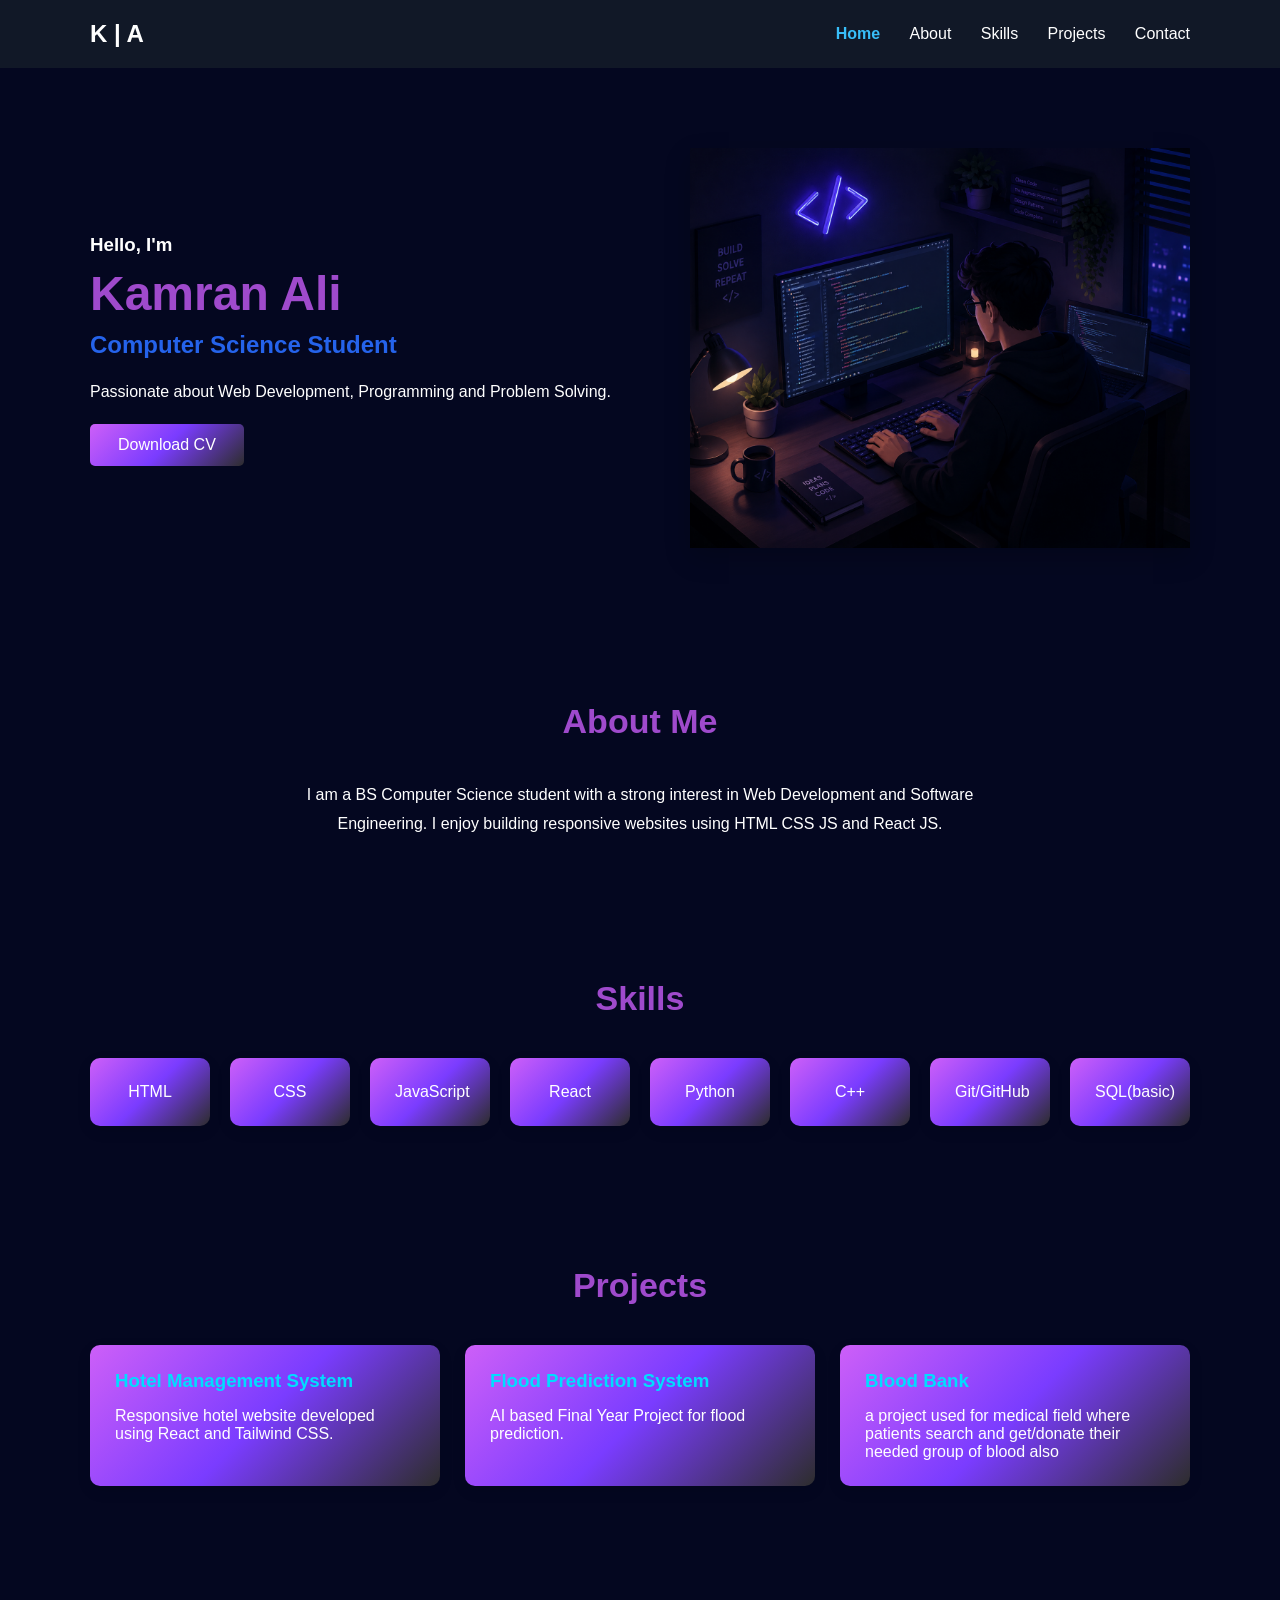
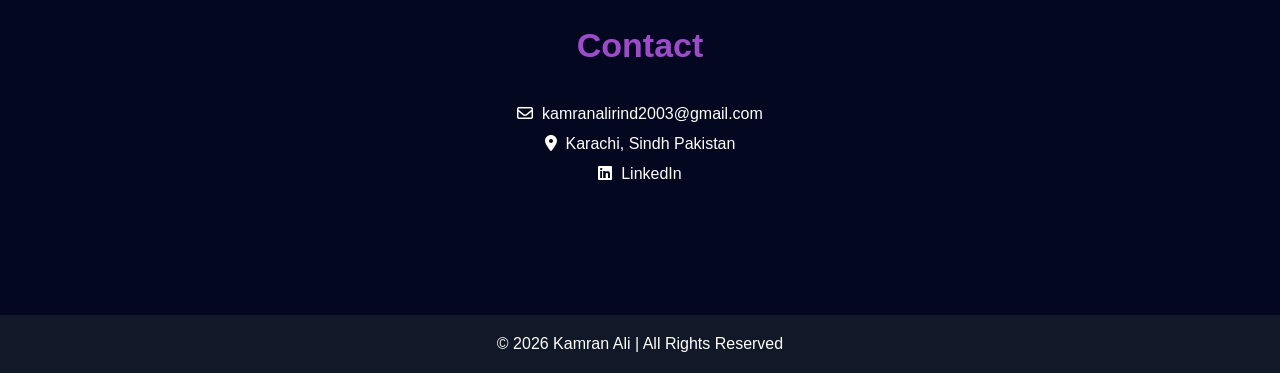
==== commit 2ce2f5e0: "js added" ====
--- a/index.html
+++ b/index.html
@@ -23,6 +23,12 @@
                 <a href="#projects">Projects</a>
                 <a href="contact.html">Contact</a>
             </nav>
+
+            <button class="nav-toggle" aria-label="Toggle navigation menu" aria-expanded="false">
+                <span></span>
+                <span></span>
+                <span></span>
+            </button>
         </div>
     </header>
 
@@ -148,9 +154,12 @@
 
     <footer>
 
-        © 2026 Kamran Ali | All Rights Reserved
+        © <span class="current-year">2026</span> Kamran Ali | All Rights Reserved
 
     </footer>
 
+    <button class="back-to-top" aria-label="Back to top">↑</button>
+
+    <script src="script.js"></script>
 </body>
 </html>
--- a/style.css
+++ b/style.css
@@ -47,6 +47,90 @@
 
 nav a:hover{
     color:#38bdf8;
+}
+
+nav a.active{
+    color:#38bdf8;
+    font-weight:bold;
+}
+
+header.scrolled{
+    box-shadow: 0 6px 20px rgba(0,0,0,.35);
+}
+
+/* Hamburger menu (hidden on desktop) */
+.nav-toggle{
+    display:none;
+    flex-direction:column;
+    justify-content:space-between;
+    width:28px;
+    height:20px;
+    background:transparent;
+    border:none;
+    cursor:pointer;
+    padding:0;
+}
+
+.nav-toggle span{
+    display:block;
+    height:3px;
+    width:100%;
+    background:white;
+    border-radius:2px;
+    transition:transform .3s ease, opacity .3s ease;
+}
+
+.nav-toggle.active span:nth-child(1){
+    transform:translateY(8px) rotate(45deg);
+}
+.nav-toggle.active span:nth-child(2){
+    opacity:0;
+}
+.nav-toggle.active span:nth-child(3){
+    transform:translateY(-9px) rotate(-45deg);
+}
+
+/* Scroll-reveal animation */
+.reveal{
+    opacity:0;
+    transform:translateY(30px);
+    transition:opacity .6s ease, transform .6s ease;
+}
+
+.reveal-visible{
+    opacity:1;
+    transform:translateY(0);
+}
+
+/* Back to top button */
+.back-to-top{
+    position:fixed;
+    right:20px;
+    bottom:20px;
+    width:46px;
+    height:46px;
+    border-radius:50%;
+    border:none;
+    background: linear-gradient(135deg, #cd5ff8, #7a3cff);
+    color:white;
+    font-size:20px;
+    cursor:pointer;
+    opacity:0;
+    visibility:hidden;
+    transform:translateY(10px);
+    transition:opacity .3s ease, transform .3s ease, visibility .3s ease;
+    box-shadow:0 8px 20px rgba(0,0,0,.3);
+    z-index:999;
+}
+
+.back-to-top.show{
+    opacity:1;
+    visibility:visible;
+    transform:translateY(0);
+}
+
+.back-to-top:hover{
+    transform:scale(1.08);
 }
 
 .hero{
@@ -117,11 +201,12 @@
 }
 
 .about{
+
     text-align:center;
     line-height:1.8;
     max-width:700px;
     margin:auto;
-    
+
 }
 
 .cards{
@@ -206,6 +291,36 @@
 }
 
 }
+
+@media(max-width:768px){
+
+    .nav{
+        flex-direction:row;
+        justify-content:space-between;
+        align-items:center;
+        flex-wrap:wrap;
+    }
+
+    .nav-toggle{
+        display:flex;
+    }
+
+    nav{
+        display:none;
+        flex-direction:column;
+        width:100%;
+        margin-top:15px;
+    }
+
+    nav.open{
+        display:flex;
+    }
+
+    nav a{
+        margin:8px 0;
+        text-align:center;
+    }
+}
 .link{
     color: white;
     text-decoration: none;
